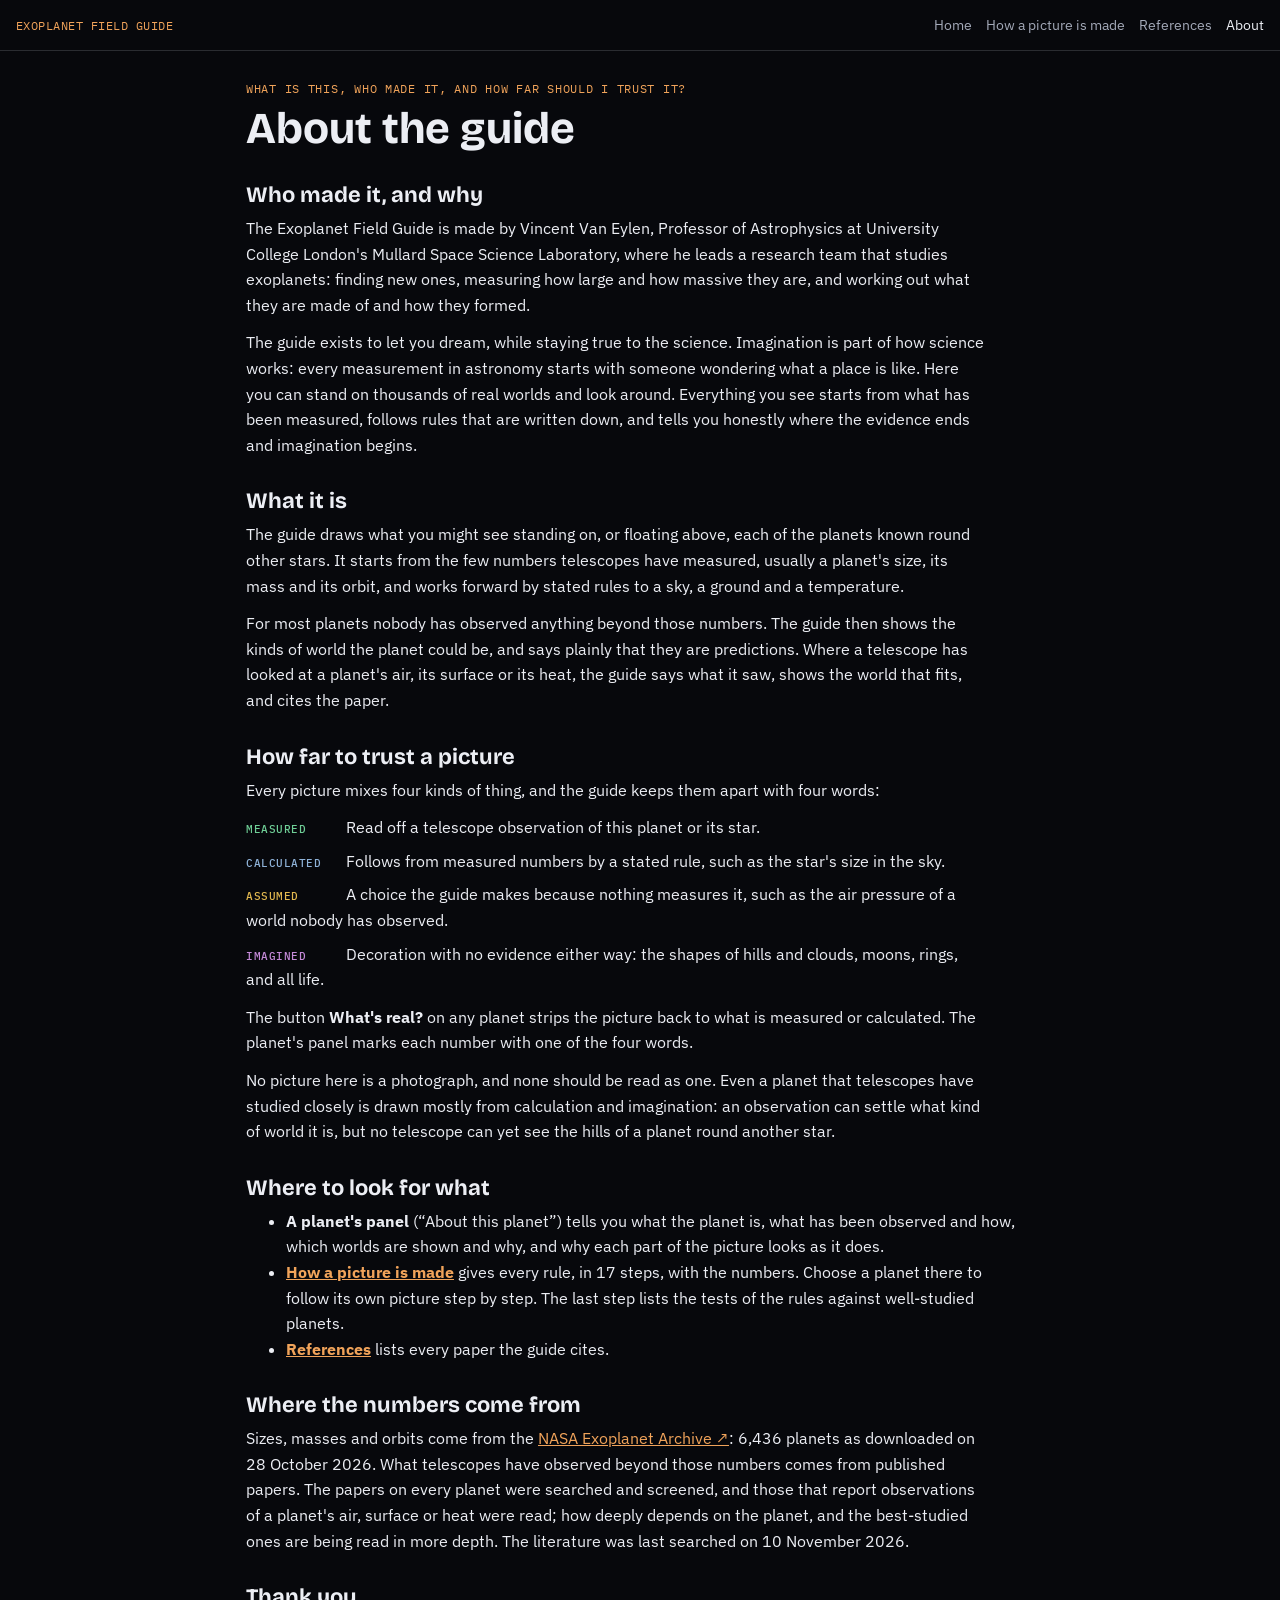
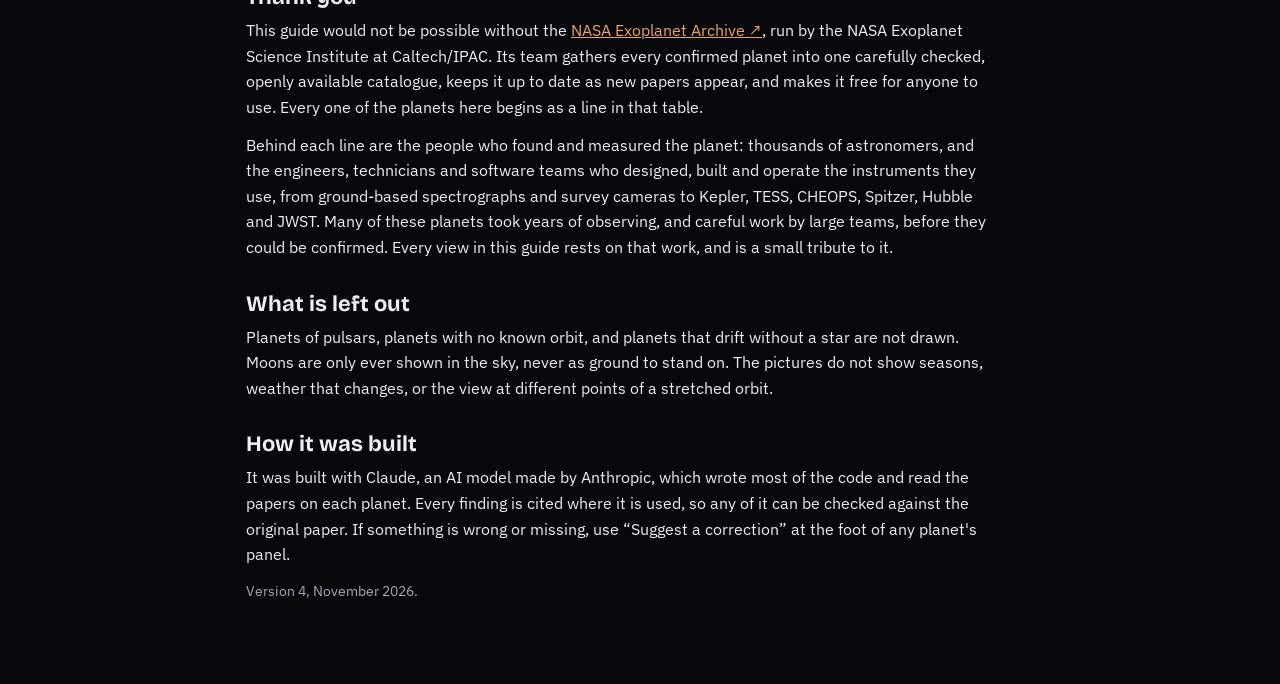
==== about.html @ d2fed7d8 "Exoplanet Field Guide: first public version Views of real exoplanets built from measurements, with l" ====
<!doctype html>
<html lang="en">
<head>
<meta charset="utf-8">
<meta name="viewport" content="width=device-width, initial-scale=1, viewport-fit=cover">
<title>About the Guide</title>
<meta name="claude:viewport-fit-sides" content="cover">
<link rel="preconnect" href="https://fonts.googleapis.com">
<link rel="stylesheet" href="https://fonts.googleapis.com/css2?family=Bricolage+Grotesque:opsz,wght@12..96,500;12..96,700&family=IBM+Plex+Sans:wght@400;500;600&family=IBM+Plex+Mono:wght@400;500&display=swap">
<link rel="stylesheet" href="style.css?v=10">
<style>html, body { height: auto; } body { margin: 0; overflow: auto; } :root { padding-top: env(safe-area-inset-top); padding-bottom: env(safe-area-inset-bottom); } [hidden] { display: none !important; }</style>
</head>
<body class="doc">
<header class="dochead gut"><a class="mono brand" href="./">EXOPLANET FIELD GUIDE</a><nav class="topnav" aria-label="Pages"><a href="./">Home</a><a href="recipe.html">How a picture is made</a><a href="refs.html">References</a><a href="about.html" aria-current="page">About</a></nav></header>
<main class="docmain gut">
  <p class="mono q">What is this, who made it, and how far should I trust it?</p>
  <h1>About the guide</h1>
  <h2>Who made it, and why</h2>
  <p>The Exoplanet Field Guide is made by Vincent Van Eylen, Professor of Astrophysics at University College London's Mullard Space Science Laboratory, where he leads a research team that studies exoplanets: finding new ones, measuring how large and how massive they are, and working out what they are made of and how they formed.</p>
  <p>The guide exists to let you dream, while staying true to the science. Imagination is part of how science works: every measurement in astronomy starts with someone wondering what a place is like. Here you can stand on thousands of real worlds and look around. Everything you see starts from what has been measured, follows rules that are written down, and tells you honestly where the evidence ends and imagination begins.</p>
  <h2>What it is</h2>
  <p>The guide draws what you might see standing on, or floating above, each of the planets known round other stars. It starts from the few numbers telescopes have measured, usually a planet's size, its mass and its orbit, and works forward by stated rules to a sky, a ground and a temperature.</p>
  <p>For most planets nobody has observed anything beyond those numbers. The guide then shows the kinds of world the planet could be, and says plainly that they are predictions. Where a telescope has looked at a planet's air, its surface or its heat, the guide says what it saw, shows the world that fits, and cites the paper.</p>
  <h2>How far to trust a picture</h2>
  <p>Every picture mixes four kinds of thing, and the guide keeps them apart with four words:</p>
  <ul class="words">
    <li><span class="srcw s0">measured</span> Read off a telescope observation of this planet or its star.</li>
    <li><span class="srcw s1">calculated</span> Follows from measured numbers by a stated rule, such as the star's size in the sky.</li>
    <li><span class="srcw s2">assumed</span> A choice the guide makes because nothing measures it, such as the air pressure of a world nobody has observed.</li>
    <li><span class="srcw s3">imagined</span> Decoration with no evidence either way: the shapes of hills and clouds, moons, rings, and all life.</li>
  </ul>
  <p>The button <b>What's real?</b> on any planet strips the picture back to what is measured or calculated. The planet's panel marks each number with one of the four words.</p>
  <p>No picture here is a photograph, and none should be read as one. Even a planet that telescopes have studied closely is drawn mostly from calculation and imagination: an observation can settle what kind of world it is, but no telescope can yet see the hills of a planet round another star.</p>
  <h2>Where to look for what</h2>
  <ul>
    <li><b>A planet's panel</b> (“About this planet”) tells you what the planet is, what has been observed and how, which worlds are shown and why, and why each part of the picture looks as it does.</li>
    <li><b><a href="recipe.html">How a picture is made</a></b> gives every rule, in 17 steps, with the numbers. Choose a planet there to follow its own picture step by step. The last step lists the tests of the rules against well-studied planets.</li>
    <li><b><a href="refs.html">References</a></b> lists every paper the guide cites.</li>
  </ul>
  <h2>Where the numbers come from</h2>
  <p>Sizes, masses and orbits come from the <a href="https://exoplanetarchive.ipac.caltech.edu" target="_blank" rel="noopener">NASA Exoplanet Archive ↗</a>: <span id="aCat"></span>. What telescopes have observed beyond those numbers comes from published papers. The papers on every planet were searched and screened, and those that report observations of a planet's air, surface or heat were read; how deeply depends on the planet, and the best-studied ones are being read in more depth. The literature was last searched on <span id="aLit"></span>.</p>
  <h2>Thank you</h2>
  <p>This guide would not be possible without the <a href="https://exoplanetarchive.ipac.caltech.edu" target="_blank" rel="noopener">NASA Exoplanet Archive ↗</a>, run by the NASA Exoplanet Science Institute at Caltech/IPAC. Its team gathers every confirmed planet into one carefully checked, openly available catalogue, keeps it up to date as new papers appear, and makes it free for anyone to use. Every one of the planets here begins as a line in that table.</p>
  <p>Behind each line are the people who found and measured the planet: thousands of astronomers, and the engineers, technicians and software teams who designed, built and operate the instruments they use, from ground-based spectrographs and survey cameras to Kepler, TESS, CHEOPS, Spitzer, Hubble and JWST. Many of these planets took years of observing, and careful work by large teams, before they could be confirmed. Every view in this guide rests on that work, and is a small tribute to it.</p>
  <h2>What is left out</h2>
  <p>Planets of pulsars, planets with no known orbit, and planets that drift without a star are not drawn. Moons are only ever shown in the sky, never as ground to stand on. The pictures do not show seasons, weather that changes, or the view at different points of a stretched orbit.</p>
  <h2>How it was built</h2>
  <p>It was built with Claude, an AI model made by Anthropic, which wrote most of the code and read the papers on each planet. Every finding is cited where it is used, so any of it can be checked against the original paper. If something is wrong or missing, use “Suggest a correction” at the foot of any planet's panel.</p>
  <p class="hint">Version 4, November 2026.</p>
</main>
<script src="js/data-catalogue.js"></script>
<script src="js/data-review.js"></script>
<script>
document.getElementById("aCat").textContent = `${CAT.length.toLocaleString()} planets as downloaded on ${CAT_DATE}`;
{ const d = Object.values(REVIEW).map(x => x[0]).filter(Boolean).sort().pop(); document.getElementById("aLit").textContent = d ? new Date(2000 + +d.slice(0, 2), +d.slice(2, 4) - 1, +d.slice(4, 6)).toLocaleDateString("en-GB", { day: "numeric", month: "long", year: "numeric" }) : "the date in the catalogue"; }
</script>
</body>
</html>
---- style.css ----
/* Layout: the picture is the page. One full-bleed view, a header over its top edge, a dock over its bottom edge, one drawer.
   Single dark look by choice: it is a sky. */
:root {
  --bg: #07080c; --panel: rgba(14, 16, 24, 0.84); --solid: #0d0f16; --line: rgba(220, 226, 240, 0.16);
  --fg: #eceef4; --muted: #a3a9b8; --accent: #f0a35a;
  --m: #6fcf97; --d: #8fb3d9; --sc: #e2b84f; --im: #c58ad9;
  --f-display: "Bricolage Grotesque", "Avenir Next", system-ui, sans-serif;
  --f-body: "IBM Plex Sans", system-ui, -apple-system, sans-serif;
  --f-mono: "IBM Plex Mono", ui-monospace, Menlo, monospace;
  color-scheme: dark;
}
*, *::before, *::after { box-sizing: border-box; }
html, body { height: 100%; }
body { background: var(--bg); color: var(--fg); font: 15px/1.5 var(--f-body); overflow: hidden; }
button { font: inherit; color: inherit; background: none; border: 0; cursor: pointer; }
button:focus-visible, a:focus-visible, summary:focus-visible, input:focus-visible { outline: 2px solid var(--accent); outline-offset: 2px; border-radius: 6px; }
a { color: var(--accent); }
h1, h2, h3 { font-family: var(--f-display); font-weight: 700; margin: 0; text-wrap: balance; }
p { margin: 0; }
.gut { padding-left: max(16px, env(safe-area-inset-left, 0px)); padding-right: max(16px, env(safe-area-inset-right, 0px)); }
.mono { font-family: var(--f-mono); font-size: 12px; letter-spacing: 0.04em; }
.src { color: var(--muted); font-size: 13px; }
.btn { display: inline-flex; align-items: center; gap: 8px; border: 1px solid var(--line); background: var(--panel); border-radius: 999px; padding: 8px 15px; font-size: 14px; backdrop-filter: blur(8px); -webkit-backdrop-filter: blur(8px); white-space: nowrap; }
.btn:hover:not([disabled]) { border-color: rgba(220, 226, 240, .45); }
.btn[aria-pressed="true"] { background: var(--fg); color: var(--bg); border-color: var(--fg); }
.btn[disabled] { opacity: .45; cursor: not-allowed; }
.seg { display: inline-flex; border: 1px solid var(--line); border-radius: 999px; overflow: hidden; }
.seg button { font-size: 13px; color: var(--muted); padding: 7px 14px; }
.seg button[aria-pressed="true"] { background: var(--line); color: var(--fg); }
.tag { display: inline-flex; align-items: center; gap: 5px; font-family: var(--f-mono); font-size: 10.5px; letter-spacing: 0.04em; text-transform: uppercase; white-space: nowrap; }
.tag::before { content: ""; width: 7px; height: 7px; border-radius: 50%; background: currentColor; }
.t-m { color: var(--m); } .t-d { color: var(--d); } .t-sc { color: var(--sc); } .t-im { color: var(--im); }
.flag { font-family: var(--f-mono); font-size: 11px; letter-spacing: .05em; text-transform: uppercase; color: var(--accent); border: 1px solid var(--accent); border-radius: 999px; padding: 2px 8px; margin-left: 8px; vertical-align: middle; }

/* ---------- gallery ---------- */
#gallery { height: 100%; overflow-y: auto; padding-block: 40px 60px; }
.g-in { max-width: 1180px; margin: 0 auto; display: grid; gap: 20px; }
.g-head { display: grid; gap: 8px; max-width: 760px; }
.g-head h1 { font-size: clamp(32px, 5vw, 54px); line-height: 1.02; }
.g-head p { color: var(--muted); font-size: 17px; max-width: 60ch; }
.g-tools { display: flex; flex-wrap: wrap; gap: 10px; align-items: center; }
.search { flex: 1 1 260px; max-width: 440px; display: flex; align-items: center; gap: 8px; border: 1px solid var(--line); border-radius: 999px; padding: 9px 16px; color: var(--muted); }
.search input { flex: 1; min-width: 0; background: none; border: 0; color: var(--fg); font: inherit; outline: none; }
.qmsg { color: var(--muted); font-size: 13.5px; min-height: 0; }
.qmsg:empty { display: none; }
.chip { border: 1px solid var(--line); border-radius: 999px; padding: 7px 14px; font-size: 14px; color: var(--muted); }
.chip:hover { color: var(--fg); }
.chip[aria-pressed="true"] { color: var(--bg); background: var(--fg); border-color: var(--fg); }
.cards { display: grid; grid-template-columns: repeat(auto-fill, minmax(250px, 1fr)); gap: 14px; }
.card { display: grid; grid-template-rows: auto 1fr; text-align: left; border-radius: 12px; overflow: hidden; border: 1px solid var(--line); background: #000; }
.card img { width: 100%; height: auto; aspect-ratio: 16 / 9; object-fit: cover; display: block; transition: transform .4s; background: #111; }
.card:hover img { transform: scale(1.03); }
.card .t { padding: 10px 12px 12px; display: grid; gap: 2px; align-content: start; background: var(--solid); }
.card b { font-family: var(--f-display); font-size: 18px; font-weight: 700; }
.card span { font-size: 13.5px; color: var(--muted); }
.g-foot { color: var(--muted); font-size: 13px; border-top: 1px solid var(--line); padding-top: 14px; }

/* ---------- star map ---------- */
.map { position: fixed; inset: 0; z-index: 40; background: rgb(4, 5, 9); overflow-y: auto; }
.map-in { max-width: 1240px; margin: 0 auto; padding-block: calc(20px + env(safe-area-inset-top, 0px)) 30px; display: grid; gap: 14px; }
.map-top { display: flex; flex-wrap: wrap; gap: 12px; align-items: center; }
.map-top h2 { font-size: 26px; margin-right: auto; }
.skywrap { position: relative; }
#sky { width: 100%; height: auto; display: block; cursor: crosshair; }
.skytip { position: absolute; pointer-events: none; background: rgba(8, 9, 12, .9); font-size: 12px; padding: 5px 8px; border-radius: 6px; border: 1px solid var(--line); white-space: nowrap; }
.skynote { color: var(--muted); font-size: 14px; max-width: 80ch; }

/* ---------- the planet view ---------- */
#planet { position: fixed; inset: 0; }
.stage { position: absolute; inset: 0; overflow: hidden; background: #000; touch-action: pan-y; user-select: none; -webkit-user-select: none; }
.views { position: absolute; inset: 0; }
.views canvas { position: absolute; inset: 0; width: 100%; height: 100%; object-fit: cover; object-position: var(--px, 50%) 45%; }
#gl { visibility: hidden; }
#lab { pointer-events: none; }
.scrim-t { position: absolute; inset: 0 0 auto; height: 280px; background: linear-gradient(rgba(4, 5, 9, 0.88), rgba(4, 5, 9, 0.55) 45%, rgba(4, 5, 9, 0)); pointer-events: none; }
.scrim-b { position: absolute; inset: auto 0 0; height: 340px; background: linear-gradient(rgba(4, 5, 9, 0), rgba(4, 5, 9, 0.88)); pointer-events: none; }
.top { position: absolute; inset: 0 0 auto; padding-top: calc(16px + env(safe-area-inset-top, 0px)); display: grid; grid-template-columns: minmax(0, 1fr) auto; gap: 16px; align-items: start; pointer-events: none; }
.top > * { pointer-events: auto; }
.crumbs { display: flex; flex-wrap: wrap; gap: 4px 8px; align-items: center; color: var(--muted); }
.crumbs button { color: var(--muted); padding: 2px 0; }
.crumbs button:hover { color: var(--fg); }
.crumbs button[aria-current="true"] { color: var(--fg); }
.crumbs i { font-style: normal; opacity: .5; }
.who { display: grid; gap: 6px; margin-top: 8px; max-width: 660px; }
.who h1 { font-size: clamp(30px, 4.2vw, 48px); line-height: 1; text-shadow: 0 1px 4px rgba(0, 0, 0, .8), 0 2px 18px rgba(0, 0, 0, .8); }
.who p { color: #d5d8e2; font-size: 15.5px; text-shadow: 0 1px 3px rgba(0, 0, 0, .9), 0 0 14px rgba(0, 0, 0, .9); }
.busy { position: absolute; left: 50%; top: 30%; transform: translate(-50%, -50%); padding: 8px 16px; border-radius: 999px; background: rgba(4, 5, 9, .8); color: var(--muted); font-size: 13px; pointer-events: none; }
.turn { position: absolute; top: 46%; transform: translateY(-50%); width: 44px; height: 44px; border-radius: 50%; display: grid; place-items: center; font-size: 22px; background: var(--panel); border: 1px solid var(--line); }
.turn.l { left: max(14px, env(safe-area-inset-left, 0px)); } .turn.r { right: max(14px, env(safe-area-inset-right, 0px)); }
.lookchip { position: absolute; top: calc(46% + 34px); left: 50%; transform: translateX(-50%); font: 12px var(--f-mono); color: var(--muted); background: var(--panel); border-radius: 999px; padding: 3px 10px; border: 1px solid var(--line); pointer-events: none; white-space: nowrap; }
.lookchip:empty { display: none; }
.why { position: absolute; z-index: 5; max-width: 360px; padding: 10px 12px; border: 1px solid var(--line); border-radius: 10px; background: rgba(10, 12, 18, 0.95); font-size: 13px; line-height: 1.45; box-shadow: 0 6px 24px rgba(0, 0, 0, .5); }
.why h4 { margin: 0 0 6px; font-size: 14px; }
.why ul { margin: 0; padding-left: 16px; }
.why li { margin: 3px 0; }
.why .x { position: absolute; top: 4px; right: 8px; font-size: 16px; }

.dock { position: absolute; inset: auto 0 0; padding-bottom: calc(18px + env(safe-area-inset-bottom, 0px)); display: grid; grid-template-columns: auto minmax(0, 1fr) auto; gap: 22px; align-items: end; }
.where { display: grid; gap: 8px; justify-items: start; }
.where h2, .worlds h2 { font: 500 11px var(--f-mono); letter-spacing: .08em; text-transform: uppercase; color: var(--muted); }
.globebox { display: grid; grid-template-columns: auto auto; gap: 12px; align-items: center; }
canvas.globe { display: block; width: 150px; height: 150px; border-radius: 50%; cursor: pointer; }
.places { display: grid; gap: 2px; }
.places button { display: grid; grid-template-columns: 20px auto; gap: 6px; align-items: center; text-align: left; font-size: 14px; color: var(--muted); padding: 3px 6px 3px 2px; border-radius: 6px; }
.places .n { width: 18px; height: 18px; border-radius: 50%; display: grid; place-items: center; font: 600 11px var(--f-mono); border: 1.5px solid currentColor; }
.places button[aria-pressed="true"] { color: var(--fg); }
.places button[aria-pressed="true"] .n { background: var(--accent); border-color: var(--accent); color: #1a1006; }
.places button:hover { color: var(--fg); }
.zoomout { font-size: 13px; color: var(--muted); }
.zoomout:hover { color: var(--fg); }
.mid { display: grid; gap: 12px; min-width: 0; }
.caption { max-width: 72ch; font-size: 16px; line-height: 1.5; text-shadow: 0 1px 10px rgba(0, 0, 0, .9); }
.caption .legend { display: grid; gap: 5px; }
.caption .legend > span { display: flex; gap: 8px; align-items: baseline; }
.dot { width: 9px; height: 9px; border-radius: 50%; flex: none; display: inline-block; transform: translateY(-1px); }
.levelbtns { display: flex; flex-wrap: wrap; gap: 8px; }
.levelbtns:empty { display: none; }
.worlds { display: grid; gap: 6px; }
.wrow { display: grid; grid-template-columns: repeat(var(--n, 3), minmax(0, 1fr)); gap: 8px; max-width: 760px; }
.wcard { display: grid; gap: 1px; align-content: start; text-align: left; border: 1px solid var(--line); background: var(--panel); border-radius: 10px; padding: 8px 12px; min-width: 0; backdrop-filter: blur(8px); -webkit-backdrop-filter: blur(8px); }
.wcard b { font-weight: 600; font-size: 14.5px; line-height: 1.3; }
.wcard small { font-size: 12px; color: var(--muted); }
.wcard small i { font-style: normal; font-family: var(--f-mono); font-size: 11px; text-transform: uppercase; letter-spacing: .05em; }
.wcard[aria-pressed="true"] { border-color: var(--accent); box-shadow: inset 0 0 0 1px var(--accent); }
.switches { display: grid; gap: 8px; justify-items: end; }
.whynot { font-size: 12.5px; color: var(--muted); max-width: 230px; text-align: right; }
.whynot:empty { display: none; }

/* ---------- drawer ---------- */
.drawer { position: fixed; z-index: 30; top: 0; right: 0; bottom: 0; width: min(460px, 100%); background: var(--solid); border-left: 1px solid var(--line); overflow-y: auto; padding-block: calc(22px + env(safe-area-inset-top, 0px)) 40px; display: grid; grid-template-columns: minmax(0, 1fr); grid-auto-rows: max-content; align-content: start; gap: 18px; box-shadow: -10px 0 40px rgba(0, 0, 0, .5); }
.drawer > * { min-width: 0; }
.drawer .x { justify-self: end; font-size: 22px; width: 36px; height: 36px; border-radius: 50%; border: 1px solid var(--line); }
.drawer h2 { font-size: 26px; margin-top: -40px; padding-right: 50px; }
.drawer h3 { font: 600 15px var(--f-body); margin-bottom: 8px; }
.like { font-size: 15px; line-height: 1.55; }
.facts { display: grid; grid-template-columns: repeat(2, 1fr); gap: 1px; background: var(--line); border: 1px solid var(--line); border-radius: 10px; overflow: hidden; }
.facts div { background: var(--solid); padding: 9px 11px; display: grid; gap: 1px; align-content: start; min-width: 0; }
.facts b { font: 500 15px var(--f-mono); font-variant-numeric: tabular-nums; overflow-wrap: anywhere; }
.facts span { font-size: 12px; color: var(--muted); }
.facts small { font-size: 11.5px; color: var(--muted); }
.notes { display: grid; gap: 12px; margin: 0; }
.notes dt { font-weight: 600; font-size: 14px; display: flex; gap: 8px; align-items: center; }
.notes dt .tag { font-size: 9.5px; font-weight: 400; }
.notes dd { margin: 0; font-size: 14px; line-height: 1.5; color: var(--muted); }
.notes dd b { color: var(--fg); font-weight: 600; }
.papers { font-size: 13.5px; color: var(--muted); display: flex; flex-wrap: wrap; gap: 4px 14px; }
.papers b { color: var(--fg); font-weight: 500; width: 100%; }
.catline { display: flex; flex-wrap: wrap; gap: 6px 8px; align-items: center; margin: 10px 0 4px; font-size: 14px; }
.catnote { width: 100%; color: var(--muted); font-size: 13px; line-height: 1.45; }
.refs { line-height: 1.6; }
.refs > span:first-child { font-family: var(--f-mono); font-size: 11px; letter-spacing: .05em; text-transform: uppercase; margin-right: 4px; }
.measured { margin: 0; padding-left: 18px; display: grid; gap: 8px; font-size: 14px; line-height: 1.5; color: #cfd3dd; }
.measured .src { display: block; }
#recipesec summary { cursor: pointer; font-weight: 600; font-size: 14px; }
.tablewrap { overflow-x: auto; }
table { border-collapse: collapse; font-size: 12.5px; width: 100%; }
th, td { text-align: left; vertical-align: top; padding: 6px 6px; border-bottom: 1px solid var(--line); }
th { color: var(--muted); font-weight: 500; }

/* ---------- phone: picture on top (pan it by dragging), controls below it ---------- */
@media (max-width: 760px) {
  #planet { display: grid; grid-template-rows: 56% minmax(0, 1fr); }
  .stage { position: relative; inset: auto; grid-row: 1; }
  .scrim-b { height: 70px; }
  .who h1 { font-size: 28px; }
  .who h1 .flag { display: block; width: fit-content; margin: 6px 0 0; font-size: 10px; }   /* the tag goes under the name instead of breaking it */
  .wrow { grid-template-columns: repeat(min(3, var(--n, 3)), minmax(0, 1fr)); }
  .who p { display: none; }
  .crumbs .lv { display: none; }
  .turn { width: 38px; height: 38px; font-size: 18px; }
  .dock { position: relative; inset: auto; grid-row: 2; overflow-y: auto; grid-template-columns: minmax(0, 1fr); gap: 14px; padding-top: 12px; align-content: start; }
  .mid { order: -2; }
  .switches { order: -1; grid-auto-flow: column; justify-content: start; justify-items: start; align-items: center; }
  .whynot { text-align: left; grid-column: 1 / -1; grid-row: 2; max-width: none; }   /* the note goes on its own line under the buttons */
  .caption { font-size: 15px; text-shadow: none; }
  .wcard small span { display: none; }
  .wcard { padding: 7px 9px; }
  .wcard b { font-size: 13.5px; }
  .drawer { top: auto; height: 86%; width: 100%; border-left: 0; border-top: 1px solid var(--line); border-radius: 16px 16px 0 0; }
}
@media (prefers-reduced-motion: reduce) { * { transition: none !important; } }

.story p { margin: 0 0 8px; line-height: 1.6; max-width: 70ch; }
.storysrc a { color: inherit; }
a.chip { text-decoration: none; display: inline-flex; align-items: center; }
#corrSec summary { cursor: pointer; font-weight: 600; padding: 4px 0; }
.corr { display: grid; gap: 8px; margin-top: 8px; }
.corr textarea, .corr input { width: 100%; background: var(--solid); color: var(--fg); border: 1px solid var(--line); border-radius: 8px; padding: 8px 10px; font: inherit; }
.corrrow { display: flex; gap: 10px; align-items: center; flex-wrap: wrap; }
.topbtns { display: flex; gap: 8px; align-items: flex-start; pointer-events: auto; position: relative; flex-wrap: wrap; justify-content: flex-end; }
.sharepop { position: absolute; right: 0; top: 46px; z-index: 30; display: grid; gap: 8px; background: var(--solid); border: 1px solid var(--line); border-radius: 12px; padding: 10px; width: 240px; }
.sharepop .btn { justify-content: center; }
@media (max-width: 640px) { #shareBtn { padding: 8px 12px; } }
/* About this planet (v3) */
.drawer .kicker { color: var(--accent); margin-top: -40px; padding-right: 50px; } .drawer .kicker + h2 { margin-top: -10px; } .drawer .kind { margin-top: -6px; }
.drawer .kind { font-size: 17px; line-height: 1.5; color: var(--fg); margin: 2px 0 6px; }
.glance { display: grid; grid-template-columns: repeat(3, minmax(0, 1fr)); gap: 8px; }
.gl { border: 1px solid var(--line); border-radius: 10px; padding: 8px 10px; display: grid; gap: 2px; align-content: start; }
.gl .k { font-size: 12px; color: var(--muted); display: flex; align-items: center; gap: 6px; }
.gl b { font: 600 16px var(--f-body); line-height: 1.3; } .gl small { color: var(--muted); font-size: 12px; line-height: 1.35; }
@media (max-width: 560px) { .glance { grid-template-columns: repeat(2, minmax(0, 1fr)); } }
.mk { display: inline-block; width: 9px; height: 9px; border-radius: 50%; flex: none; }
.mk0 { background: var(--m); } .mk1 { background: var(--d); } .mk2 { background: var(--sc); } .mk3 { background: transparent; border: 2px solid var(--im); }
.mklegend { display: flex; flex-wrap: wrap; gap: 4px 14px; font-size: 12px; color: var(--muted); margin: 6px 0 2px; } .mklegend span { display: inline-flex; gap: 6px; align-items: center; }
.drawer section h3, .drawer details.more > summary { font: 600 17px var(--f-display); margin: 18px 0 8px; }
.stand { list-style: none; padding: 0; margin: 0; display: grid; gap: 8px; } .stand li { display: grid; grid-template-columns: 14px 1fr; gap: 8px; align-items: baseline; line-height: 1.55; }
.know p { margin: 0 0 8px; line-height: 1.6; } .know h4 { font: 600 14px var(--f-body); margin: 10px 0 6px; }
.abworlds { padding-left: 20px; margin: 6px 0 0; display: grid; gap: 6px; } .abworlds li b { display: block; } .abworlds li span { color: var(--muted); font-size: 14px; } .abworlds li.on b { color: var(--accent); }
.drawer details.more { border-top: 1px solid var(--line); } .drawer details.more > summary { cursor: pointer; margin: 0; padding: 12px 0; font-size: 15px; }
#aboutBtn .sm { display: none; } @media (max-width: 640px) { #aboutBtn .lg { display: none; } #aboutBtn .sm { display: inline; } }
.g-top { display: flex; justify-content: space-between; align-items: baseline; gap: 12px; flex-wrap: wrap; }
.topnav { display: flex; gap: 14px; font-size: 14px; } .topnav a { color: var(--muted); text-decoration: none; } .topnav a:hover { color: var(--fg); }
@media (max-width: 640px) { #filters { flex-wrap: nowrap; overflow-x: auto; scrollbar-width: none; margin-inline: -16px; padding-inline: 16px; } #filters .chip { flex: none; } .topnav { font-size: 13px; gap: 12px; } }

/* search suggestions when no exact name matches */
.qhit { margin: 3px 6px 3px 0; padding: 7px 12px; border-radius: 999px; border: 1px solid rgba(255,255,255,.22); background: none; color: inherit; font: inherit; cursor: pointer; }
.qhit:hover, .qhit:focus-visible { border-color: var(--acc, #f0a860); }
.abworlds .st { font-style: normal; font-family: var(--f-mono); font-size: 11px; text-transform: uppercase; letter-spacing: .05em; color: var(--accent); margin-right: 4px; }

/* ---------- v4: the planet panel (js/ui-panel.js) ---------- */
.drawer { display: block; padding-block: 0 40px; }
.drawer .x { position: sticky; top: calc(10px + env(safe-area-inset-top, 0px)); float: right; z-index: 6; margin: 10px 0 0 10px; background: var(--solid); cursor: pointer; }
.drawer .kicker { margin-top: 22px; padding-right: 0; } .drawer .kicker + h2 { margin-top: 4px; padding-right: 0; }
#panelIn h2 { font-size: 26px; margin: 4px 0 0; padding-right: 0; }
#panelIn .part { border-top: 1px solid var(--line); margin-top: 18px; padding-top: 4px; }
#panelIn .part:first-of-type { border-top: 0; margin-top: 6px; }
#panelIn h2.ph { font: 700 19px var(--f-display); margin: 14px 0 4px; }
#panelIn h3 { font: 600 15px var(--f-body); margin: 16px 0 3px; color: var(--fg); }
#panelIn p { margin: 0 0 8px; font-size: 15px; line-height: 1.6; }
#panelIn .hint { color: var(--muted); font-size: 13.5px; }
.pworlds { list-style: none; padding: 0; margin: 8px 0 0; display: grid; gap: 8px; }
.pworlds li { padding: 9px 12px; border: 1px solid var(--line); border-radius: 8px; }
.pworlds li.on { border-color: var(--accent); }
.pworlds li button { font: 600 15px var(--f-body); color: var(--fg); background: none; border: 0; padding: 0; cursor: pointer; text-align: left; }
.pworlds li:not(.on) button { text-decoration: underline; text-decoration-color: var(--line); text-underline-offset: 3px; }
.pworlds .onscreen { font: 11px var(--f-mono); color: var(--accent); margin-left: 8px; white-space: nowrap; }
.pworlds p { margin: 3px 0 0 !important; font-size: 14.5px !important; }
.pwhy { margin: 6px 0 0; } .pwhy dt { font-weight: 600; margin-top: 14px; font-size: 15px; } .pwhy dd { margin: 2px 0 0; font-size: 15px; line-height: 1.6; }
.pwhy .flash, .rstep.flash { animation: v4flash 1.8s; } @keyframes v4flash { 0% { background: rgba(240, 163, 90, .38); } 100% { background: transparent; } }
.meta { font-size: 12px; color: var(--muted); white-space: nowrap; }
.srcw { font: 500 10.5px var(--f-mono); text-transform: uppercase; letter-spacing: .05em; white-space: nowrap; }
.srcw.s0 { color: var(--m); } .srcw.s1 { color: var(--d); } .srcw.s2 { color: var(--sc); } .srcw.s3 { color: var(--im); }
a.step { font: 12px var(--f-mono); white-space: nowrap; }
a.cite { text-decoration: underline; text-decoration-color: rgba(240, 163, 90, .45); text-underline-offset: 2px; }
table.tech { width: 100%; border-collapse: collapse; font-size: 13.5px; }
table.tech th { text-align: left; font: 500 11px var(--f-mono); letter-spacing: .08em; text-transform: uppercase; color: var(--accent); padding: 14px 0 4px; background: none; }
table.tech td { padding: 5px 8px 5px 0; border-top: 1px solid var(--line); vertical-align: top; line-height: 1.45; }
table.tech td:first-child { color: var(--muted); width: 30%; } table.tech td:last-child { width: 1%; padding-right: 0; }
.prefs { padding-left: 20px; font-size: 13.5px; line-height: 1.5; margin: 6px 0 10px; } .prefs li { margin-bottom: 6px; }
.why p { margin: 0 0 6px; } .why .meta { margin-top: 4px; white-space: normal; }
.wcard { cursor: pointer; }
.g-sub { font: 600 15px var(--f-body); margin: 18px 0 2px; color: var(--muted); }
.topnav a[aria-current] { color: var(--fg); }

/* ---------- v4: document pages (recipe, references, about) ---------- */
body.doc { background: var(--bg); color: var(--fg); font: 16px/1.6 var(--f-body); }
.dochead { display: flex; flex-wrap: wrap; align-items: center; gap: 8px 22px; padding-block: 14px; border-bottom: 1px solid var(--line); }
.dochead .brand { color: var(--accent); text-decoration: none; margin-right: auto; }
.docmain { max-width: 820px; margin: 0 auto; padding-block: 28px 70px; } .docmain.wide { max-width: 1180px; }
.docmain .q { color: var(--accent); font-size: 12px; letter-spacing: .06em; text-transform: uppercase; margin: 0 0 6px; }
.docmain h1 { font: 700 clamp(30px, 4.5vw, 44px)/1.08 var(--f-display); margin: 0 0 12px; }
.docmain h2 { font: 700 22px var(--f-display); margin: 30px 0 8px; } .docmain h2 .count { font: 500 13px var(--f-mono); color: var(--muted); margin-left: 6px; }
.docmain p, .docmain li { max-width: 74ch; } .docmain .lede { color: var(--muted); }
.docmain .hint { color: var(--muted); font-size: 14px; }
.docmain .search { display: flex; gap: 8px; align-items: center; border: 1px solid var(--line); border-radius: 999px; padding: 8px 14px; max-width: 420px; flex: 1 1 260px; }
.docmain .search input { flex: 1; background: none; border: 0; color: inherit; font: inherit; outline: none; min-width: 0; }
.words { list-style: none; padding: 0; display: grid; gap: 8px; } .words .srcw { display: inline-block; min-width: 96px; }
.reflist { padding-left: 22px; font-size: 14.5px; line-height: 1.5; } .reflist li { margin-bottom: 9px; max-width: 90ch; } .reflist li.hit { background: rgba(240, 163, 90, .18); outline: 6px solid rgba(240, 163, 90, .18); border-radius: 2px; }
.reflist .for { color: var(--muted); font-size: 13px; }
.rpick { display: flex; flex-wrap: wrap; gap: 8px; align-items: center; margin-top: 16px; }
.rwho { font-size: 15px; margin: 10px 0; } .rwho select { font: inherit; background: var(--solid); color: var(--fg); border: 1px solid var(--line); border-radius: 6px; padding: 3px 6px; max-width: 100%; }
.rtoc { columns: 3 220px; font-size: 14px; margin: 14px 0 6px; padding: 12px 16px; border: 1px solid var(--line); border-radius: 10px; } .rtoc a { display: block; padding: 2px 0; }
.rstep { border: 1px solid var(--line); border-radius: 12px; background: var(--solid); margin-top: 18px; overflow: hidden; scroll-margin-top: 12px; }
.rstep.two { display: grid; grid-template-columns: minmax(0, 1.3fr) minmax(0, 1fr); }
.rstep .gen { padding: 16px 20px 18px; min-width: 0; } .rstep .mine { padding: 16px 20px; background: rgba(143, 179, 217, .06); border-left: 1px solid var(--line); min-width: 0; }
.rstep h2 { font: 700 21px var(--f-display); margin: 0 0 8px; } .rstep h2 .num { display: inline-grid; place-items: center; width: 30px; height: 30px; border-radius: 50%; background: var(--accent); color: #1a1006; font: 600 14px var(--f-mono); margin-right: 8px; vertical-align: 2px; }
.rstep .plain { font-size: 16.5px; } .rstep h4 { font: 500 11px var(--f-mono); letter-spacing: .08em; text-transform: uppercase; color: var(--accent); margin: 14px 0 3px; }
.rstep .mine h4 { margin-top: 0; }
.rstep p, .rstep ul { margin: 0 0 6px; font-size: 15px; max-width: none; } .rstep ul { padding-left: 18px; } .rstep li { margin-bottom: 4px; max-width: none; }
.rstep code { font: 13px var(--f-mono); background: rgba(220, 226, 240, .09); padding: 1px 5px; border-radius: 4px; }
.rstep .mine li { font-size: 14px; line-height: 1.5; }
table.rtab { width: 100%; border-collapse: collapse; font-size: 13.5px; margin: 4px 0 8px; } table.rtab th { text-align: left; font: 500 11px var(--f-mono); text-transform: uppercase; letter-spacing: .06em; color: var(--muted); padding: 4px 8px 4px 0; background: none; }
table.rtab td { padding: 5px 10px 5px 0; border-top: 1px solid var(--line); vertical-align: top; line-height: 1.45; } table.rtab td.ok { color: var(--m); } table.rtab td.bad { color: #ef8a7a; }
.tablewrap { overflow-x: auto; }
@media (max-width: 860px) { .rstep.two { grid-template-columns: 1fr; } .rstep .mine { border-left: 0; border-top: 1px solid var(--line); } }

/* the panel's header stays put while the panel scrolls, so the close button never sits over the text */
.drawer .phead { position: sticky; top: 0; z-index: 6; display: flex; align-items: center; justify-content: space-between; gap: 12px; background: var(--solid); padding: calc(10px + env(safe-area-inset-top, 0px)) 0 8px; border-bottom: 1px solid var(--line); }
.drawer .phead .kicker { margin: 0; padding: 0; }
.drawer .phead .x { position: static; float: none; margin: 0; flex: none; }
#panelIn > h2 { margin-top: 14px; }
.docmain > p { margin: 0 0 12px; } .docmain > ul { margin: 0 0 12px; }
/* the title area over the picture lets clicks through to the picture (a moon or planet high in the sky), except on its own buttons and links */
#planet header.top { pointer-events: none; }
#planet header.top a, #planet header.top button, #planet header.top nav, #planet header.top .sharepop { pointer-events: auto; }
#planet header.top .who, #planet header.top .who * { pointer-events: none; }
#planet header.top .who a, #planet header.top .who button { pointer-events: auto; }
#planet header.top > .who-wrap { pointer-events: none; }
#planet header.top > .who-wrap nav, #planet header.top > .who-wrap nav * { pointer-events: auto; }
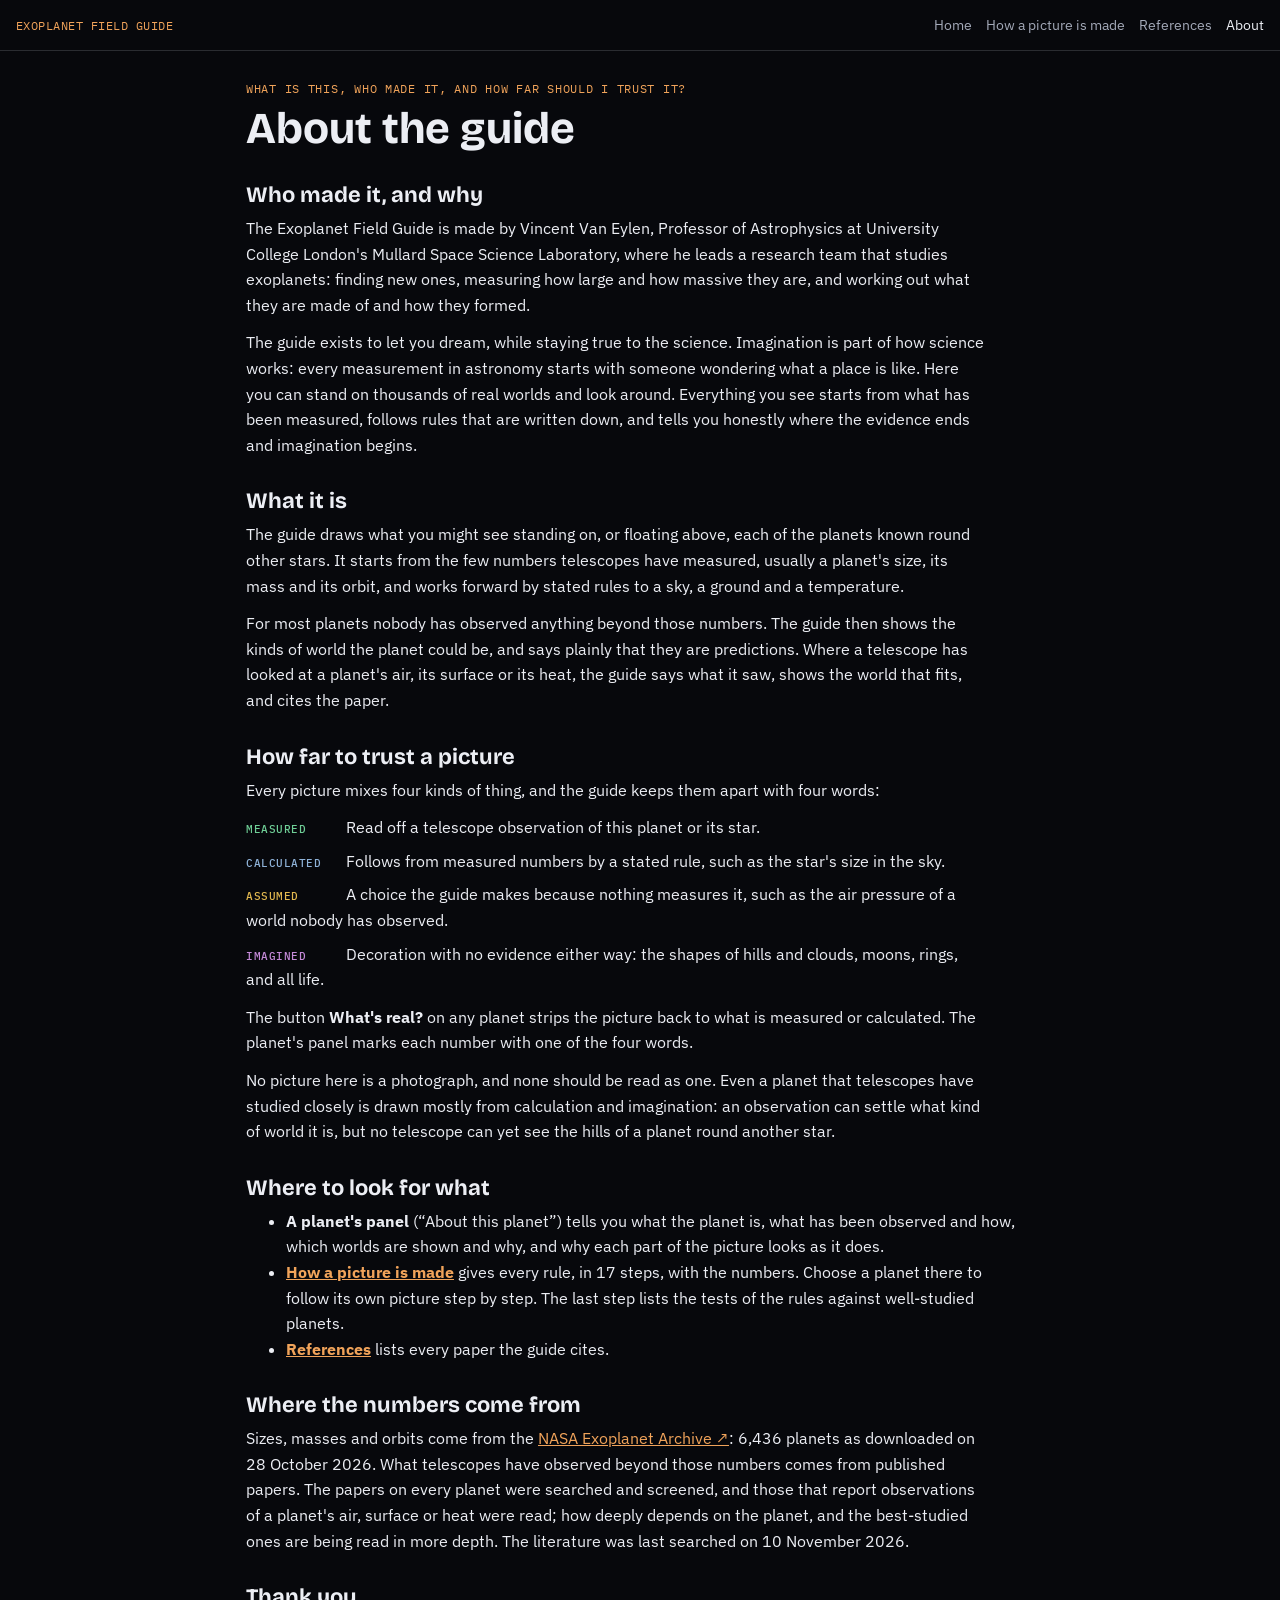
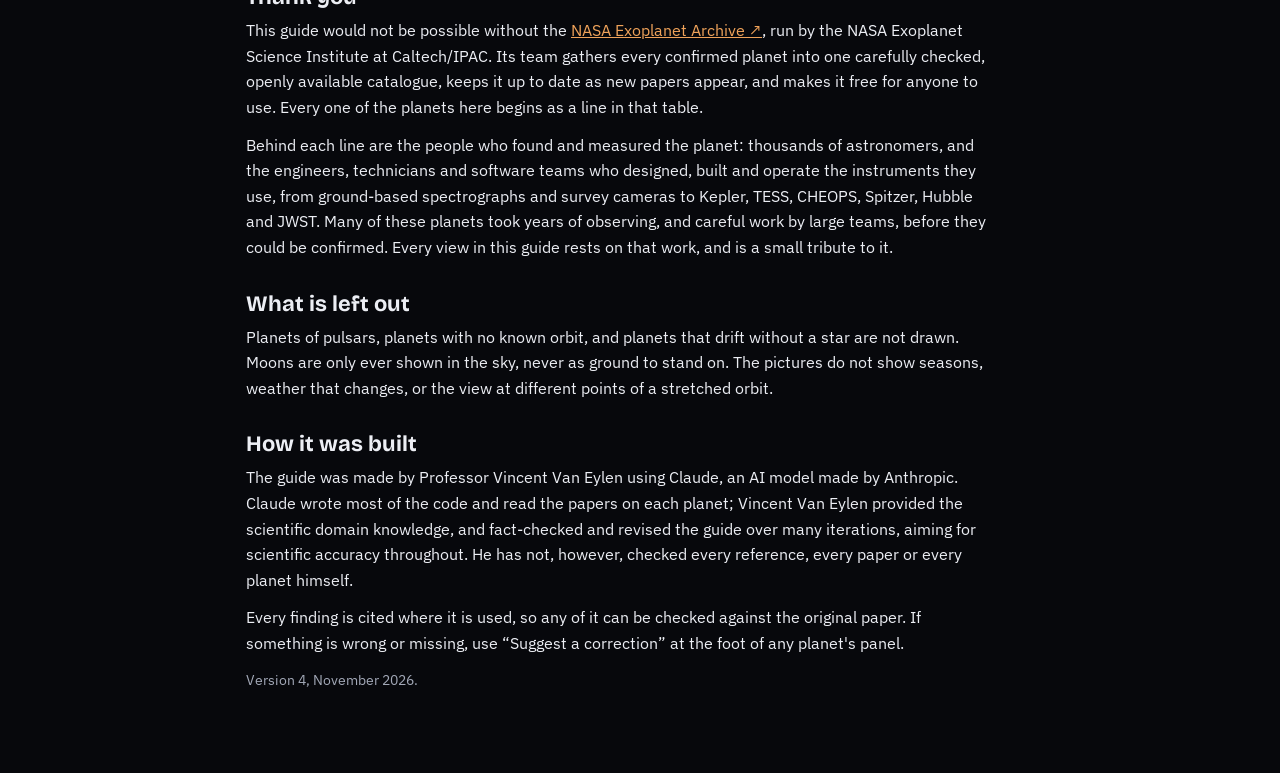
==== commit f10101bd: "About: who made the guide and how it was checked Co-Authored-By: Claude Opus 5.5 <noreply@anthropic." ====
--- a/about.html
+++ b/about.html
@@ -45,7 +45,8 @@
   <h2>What is left out</h2>
   <p>Planets of pulsars, planets with no known orbit, and planets that drift without a star are not drawn. Moons are only ever shown in the sky, never as ground to stand on. The pictures do not show seasons, weather that changes, or the view at different points of a stretched orbit.</p>
   <h2>How it was built</h2>
-  <p>It was built with Claude, an AI model made by Anthropic, which wrote most of the code and read the papers on each planet. Every finding is cited where it is used, so any of it can be checked against the original paper. If something is wrong or missing, use “Suggest a correction” at the foot of any planet's panel.</p>
+  <p>The guide was made by Professor Vincent Van Eylen using Claude, an AI model made by Anthropic. Claude wrote most of the code and read the papers on each planet; Vincent Van Eylen provided the scientific domain knowledge, and fact-checked and revised the guide over many iterations, aiming for scientific accuracy throughout. He has not, however, checked every reference, every paper or every planet himself.</p>
+  <p>Every finding is cited where it is used, so any of it can be checked against the original paper. If something is wrong or missing, use “Suggest a correction” at the foot of any planet's panel.</p>
   <p class="hint">Version 4, November 2026.</p>
 </main>
 <script src="js/data-catalogue.js"></script>
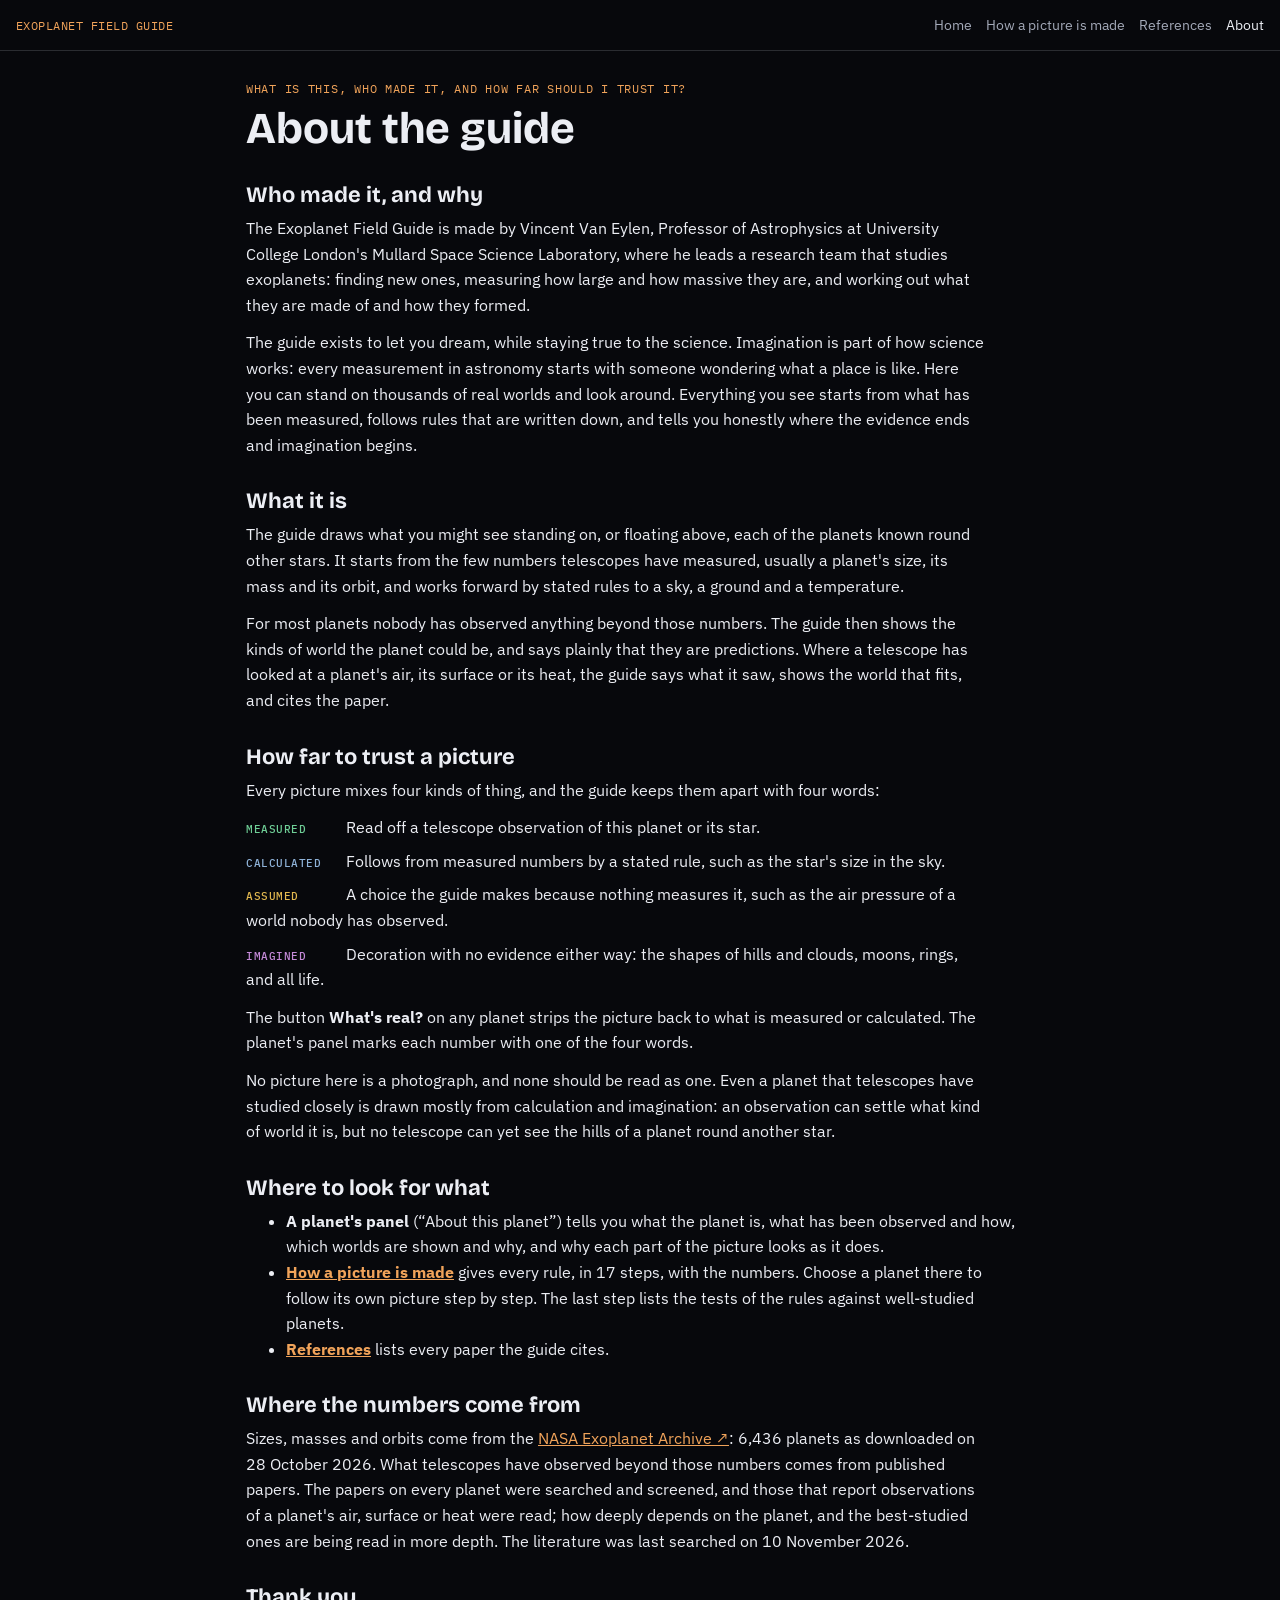
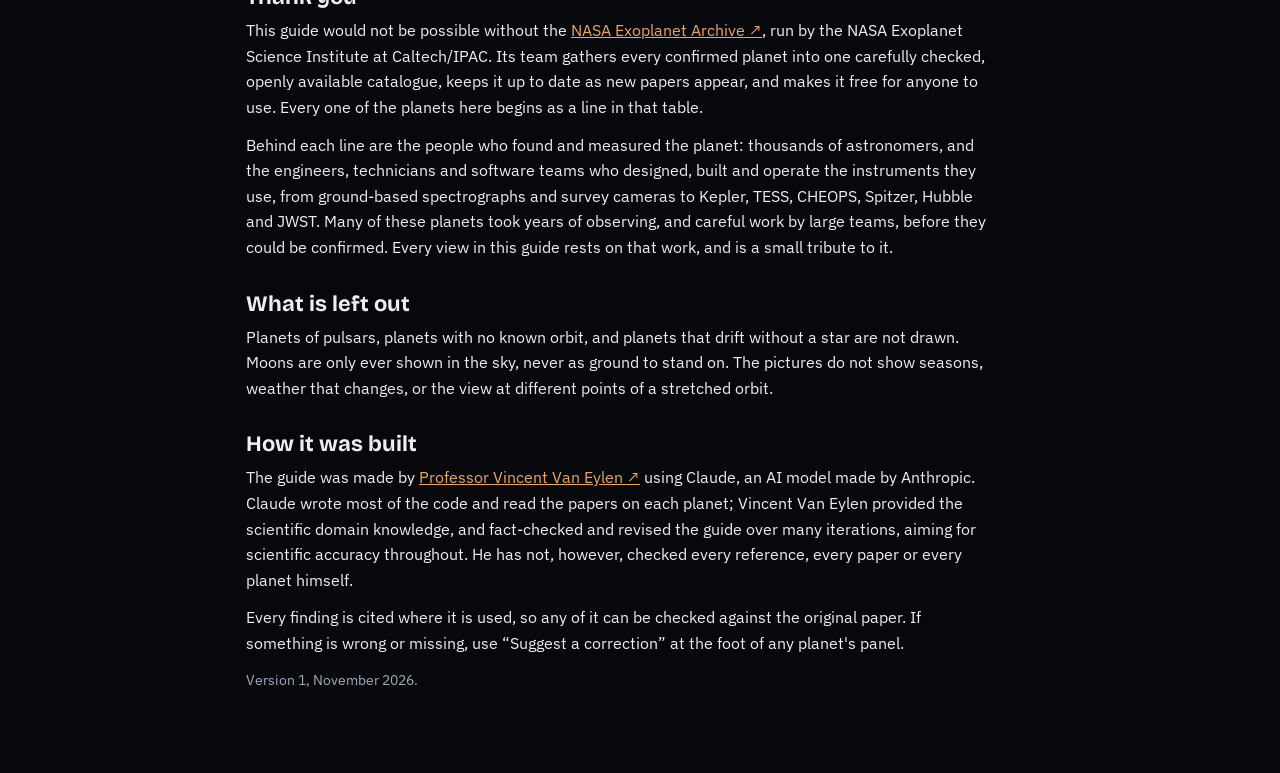
==== commit a7484e73: "About: link to UCL profile; first public release is version 1 Co-Authored-By: Claude Opus 5.5 <norep" ====
--- a/about.html
+++ b/about.html
@@ -45,9 +45,9 @@
   <h2>What is left out</h2>
   <p>Planets of pulsars, planets with no known orbit, and planets that drift without a star are not drawn. Moons are only ever shown in the sky, never as ground to stand on. The pictures do not show seasons, weather that changes, or the view at different points of a stretched orbit.</p>
   <h2>How it was built</h2>
-  <p>The guide was made by Professor Vincent Van Eylen using Claude, an AI model made by Anthropic. Claude wrote most of the code and read the papers on each planet; Vincent Van Eylen provided the scientific domain knowledge, and fact-checked and revised the guide over many iterations, aiming for scientific accuracy throughout. He has not, however, checked every reference, every paper or every planet himself.</p>
+  <p>The guide was made by <a href="https://profiles.ucl.ac.uk/72841-vincent-van-eylen" target="_blank" rel="noopener">Professor Vincent Van Eylen ↗</a> using Claude, an AI model made by Anthropic. Claude wrote most of the code and read the papers on each planet; Vincent Van Eylen provided the scientific domain knowledge, and fact-checked and revised the guide over many iterations, aiming for scientific accuracy throughout. He has not, however, checked every reference, every paper or every planet himself.</p>
   <p>Every finding is cited where it is used, so any of it can be checked against the original paper. If something is wrong or missing, use “Suggest a correction” at the foot of any planet's panel.</p>
-  <p class="hint">Version 4, November 2026.</p>
+  <p class="hint">Version 1, November 2026.</p>
 </main>
 <script src="js/data-catalogue.js"></script>
 <script src="js/data-review.js"></script>
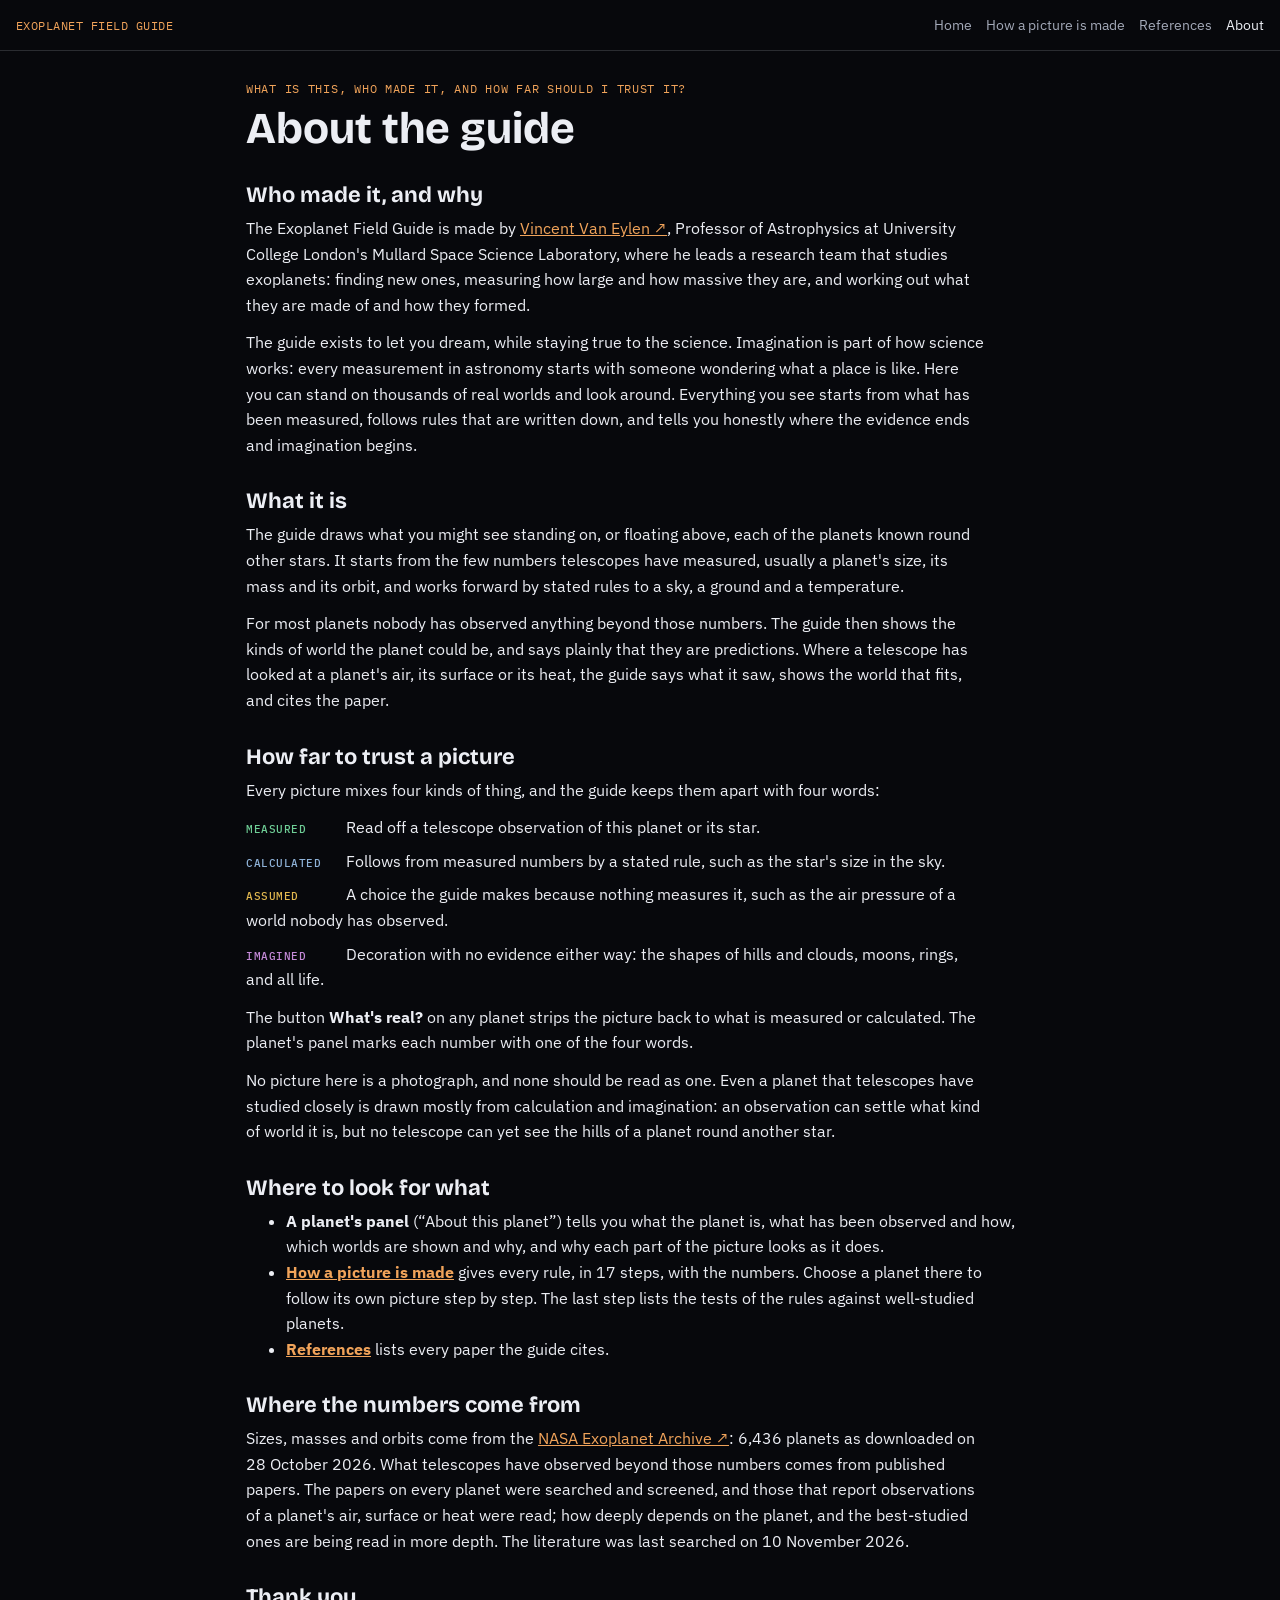
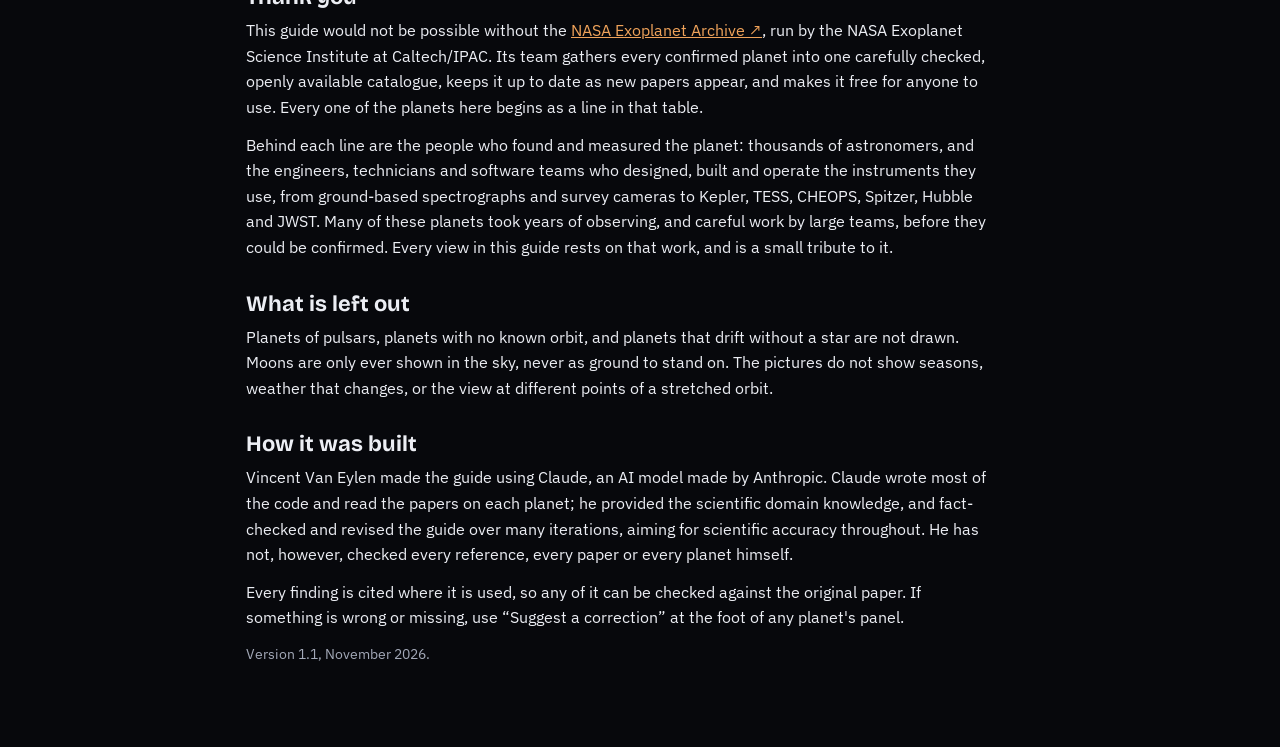
==== commit 3c795f67: "Version 1.1: works on phones; tab icon and link previews - Landscape shader rebuilt so the ground-he" ====
--- a/about.html
+++ b/about.html
@@ -4,6 +4,21 @@
 <meta charset="utf-8">
 <meta name="viewport" content="width=device-width, initial-scale=1, viewport-fit=cover">
 <title>About the Guide</title>
+<meta name="description" content="Who made the Exoplanet Field Guide, where its numbers come from, and how it was checked.">
+<link rel="icon" href="favicon.svg" type="image/svg+xml">
+<link rel="icon" href="favicon-32.png" sizes="32x32" type="image/png">
+<link rel="apple-touch-icon" href="apple-touch-icon.png">
+<meta name="theme-color" content="#07080c">
+<meta property="og:type" content="website">
+<meta property="og:site_name" content="Exoplanet Field Guide">
+<meta property="og:title" content="About the Guide · Exoplanet Field Guide">
+<meta property="og:description" content="Who made the Exoplanet Field Guide, where its numbers come from, and how it was checked.">
+<meta property="og:url" content="https://vincentvaneylen.github.io/exofieldguide/about.html">
+<meta property="og:image" content="https://vincentvaneylen.github.io/exofieldguide/og-image.jpg">
+<meta property="og:image:width" content="1200">
+<meta property="og:image:height" content="630">
+<meta property="og:image:alt" content="A bright star over a rocky plain under a black sky, with the words: What would you see if you stood there?">
+<meta name="twitter:card" content="summary_large_image">
 <meta name="claude:viewport-fit-sides" content="cover">
 <link rel="preconnect" href="https://fonts.googleapis.com">
 <link rel="stylesheet" href="https://fonts.googleapis.com/css2?family=Bricolage+Grotesque:opsz,wght@12..96,500;12..96,700&family=IBM+Plex+Sans:wght@400;500;600&family=IBM+Plex+Mono:wght@400;500&display=swap">
@@ -16,7 +31,7 @@
   <p class="mono q">What is this, who made it, and how far should I trust it?</p>
   <h1>About the guide</h1>
   <h2>Who made it, and why</h2>
-  <p>The Exoplanet Field Guide is made by Vincent Van Eylen, Professor of Astrophysics at University College London's Mullard Space Science Laboratory, where he leads a research team that studies exoplanets: finding new ones, measuring how large and how massive they are, and working out what they are made of and how they formed.</p>
+  <p>The Exoplanet Field Guide is made by <a href="https://profiles.ucl.ac.uk/72841-vincent-van-eylen" target="_blank" rel="noopener">Vincent Van Eylen ↗</a>, Professor of Astrophysics at University College London's Mullard Space Science Laboratory, where he leads a research team that studies exoplanets: finding new ones, measuring how large and how massive they are, and working out what they are made of and how they formed.</p>
   <p>The guide exists to let you dream, while staying true to the science. Imagination is part of how science works: every measurement in astronomy starts with someone wondering what a place is like. Here you can stand on thousands of real worlds and look around. Everything you see starts from what has been measured, follows rules that are written down, and tells you honestly where the evidence ends and imagination begins.</p>
   <h2>What it is</h2>
   <p>The guide draws what you might see standing on, or floating above, each of the planets known round other stars. It starts from the few numbers telescopes have measured, usually a planet's size, its mass and its orbit, and works forward by stated rules to a sky, a ground and a temperature.</p>
@@ -45,9 +60,9 @@
   <h2>What is left out</h2>
   <p>Planets of pulsars, planets with no known orbit, and planets that drift without a star are not drawn. Moons are only ever shown in the sky, never as ground to stand on. The pictures do not show seasons, weather that changes, or the view at different points of a stretched orbit.</p>
   <h2>How it was built</h2>
-  <p>The guide was made by <a href="https://profiles.ucl.ac.uk/72841-vincent-van-eylen" target="_blank" rel="noopener">Professor Vincent Van Eylen ↗</a> using Claude, an AI model made by Anthropic. Claude wrote most of the code and read the papers on each planet; Vincent Van Eylen provided the scientific domain knowledge, and fact-checked and revised the guide over many iterations, aiming for scientific accuracy throughout. He has not, however, checked every reference, every paper or every planet himself.</p>
+  <p>Vincent Van Eylen made the guide using Claude, an AI model made by Anthropic. Claude wrote most of the code and read the papers on each planet; he provided the scientific domain knowledge, and fact-checked and revised the guide over many iterations, aiming for scientific accuracy throughout. He has not, however, checked every reference, every paper or every planet himself.</p>
   <p>Every finding is cited where it is used, so any of it can be checked against the original paper. If something is wrong or missing, use “Suggest a correction” at the foot of any planet's panel.</p>
-  <p class="hint">Version 1, November 2026.</p>
+  <p class="hint">Version 1.1, November 2026.</p>
 </main>
 <script src="js/data-catalogue.js"></script>
 <script src="js/data-review.js"></script>
